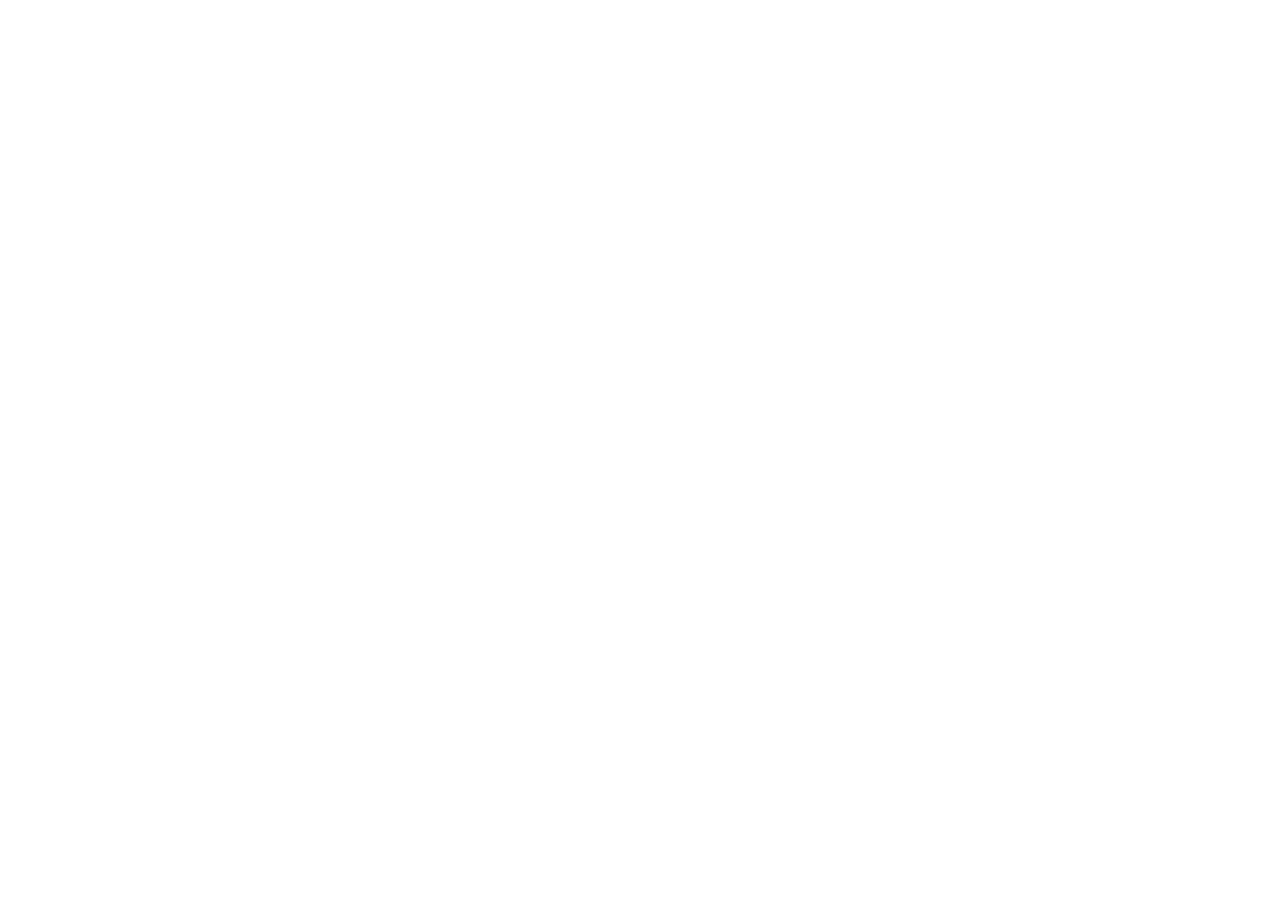
==== index.html @ e9d3a2c2 "feat: add initial landing page" ====
<!DOCTYPE html>
<html lang="en">
<head>
  <meta charset="UTF-8">
  <meta name="viewport" content="width=device-width, initial-scale=1.0">
  <title>Landing Page</title>
</head>
<body>
  
</body>
</html>
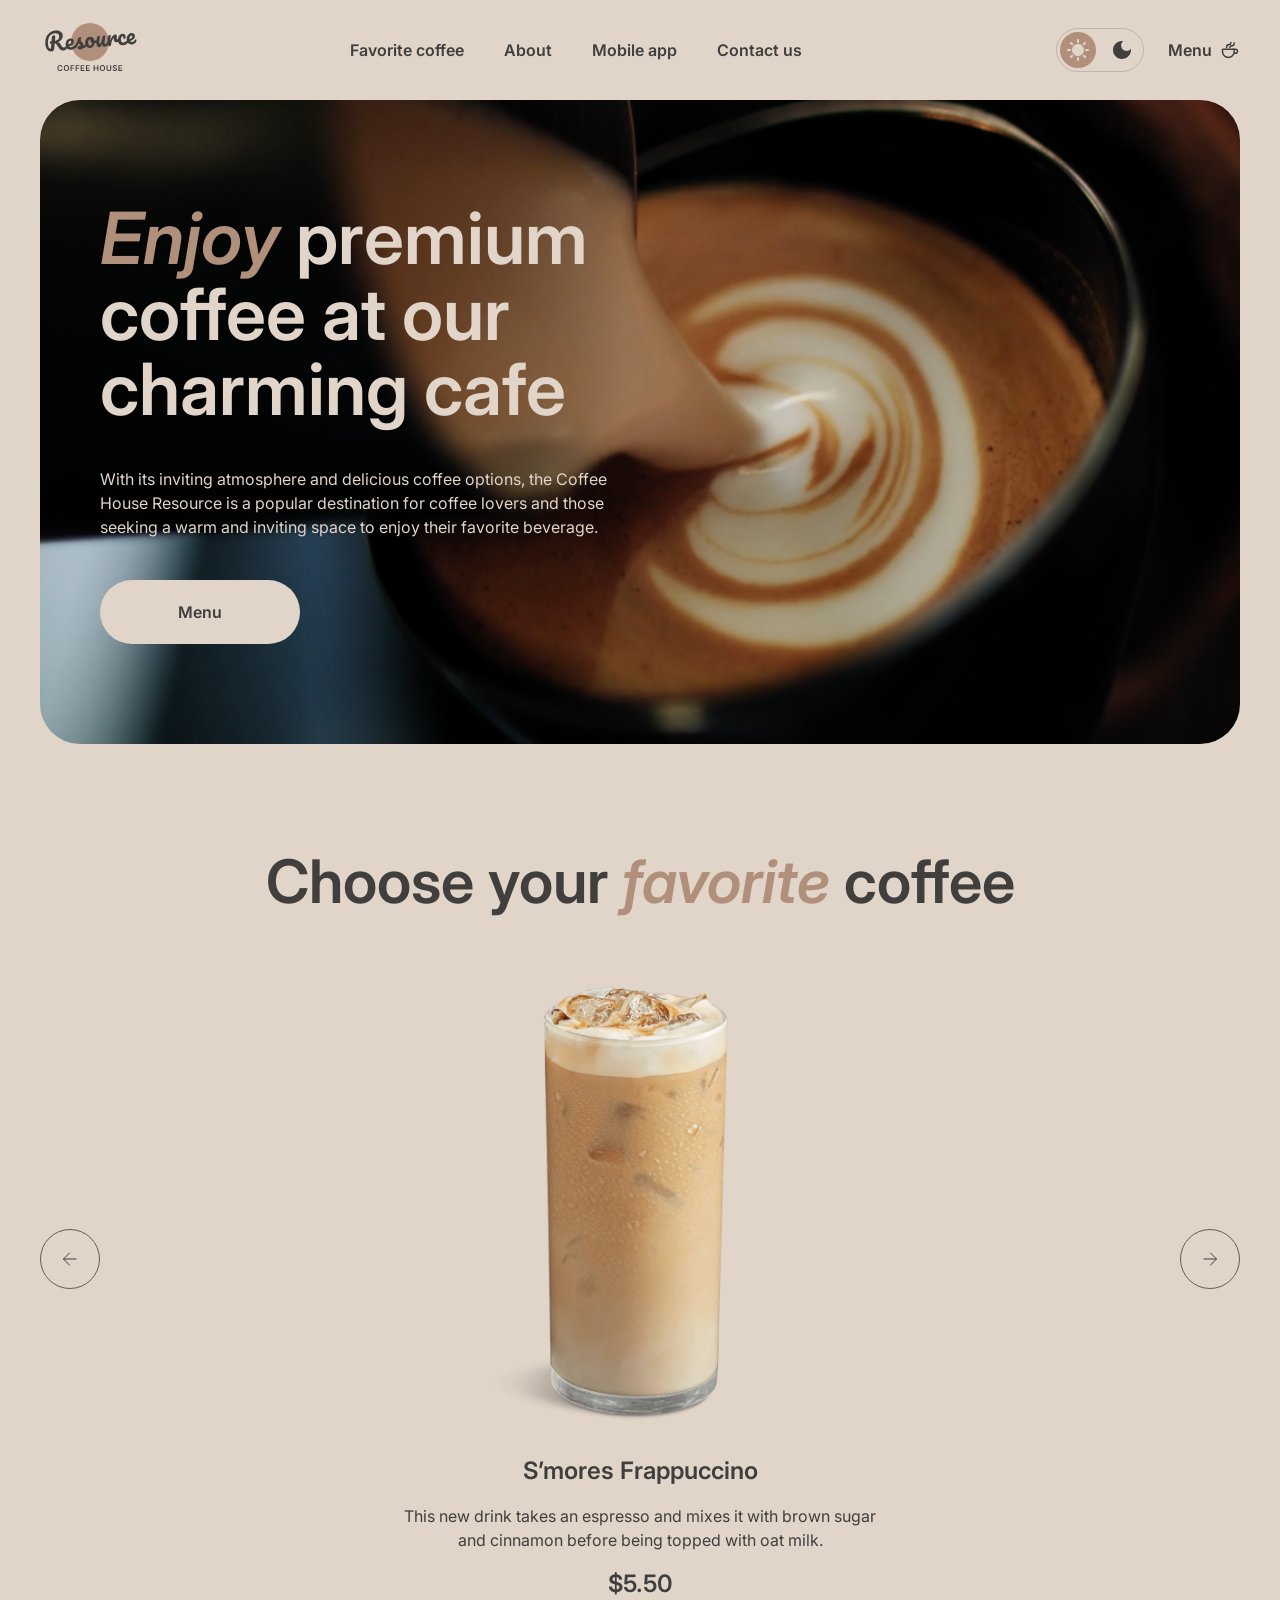
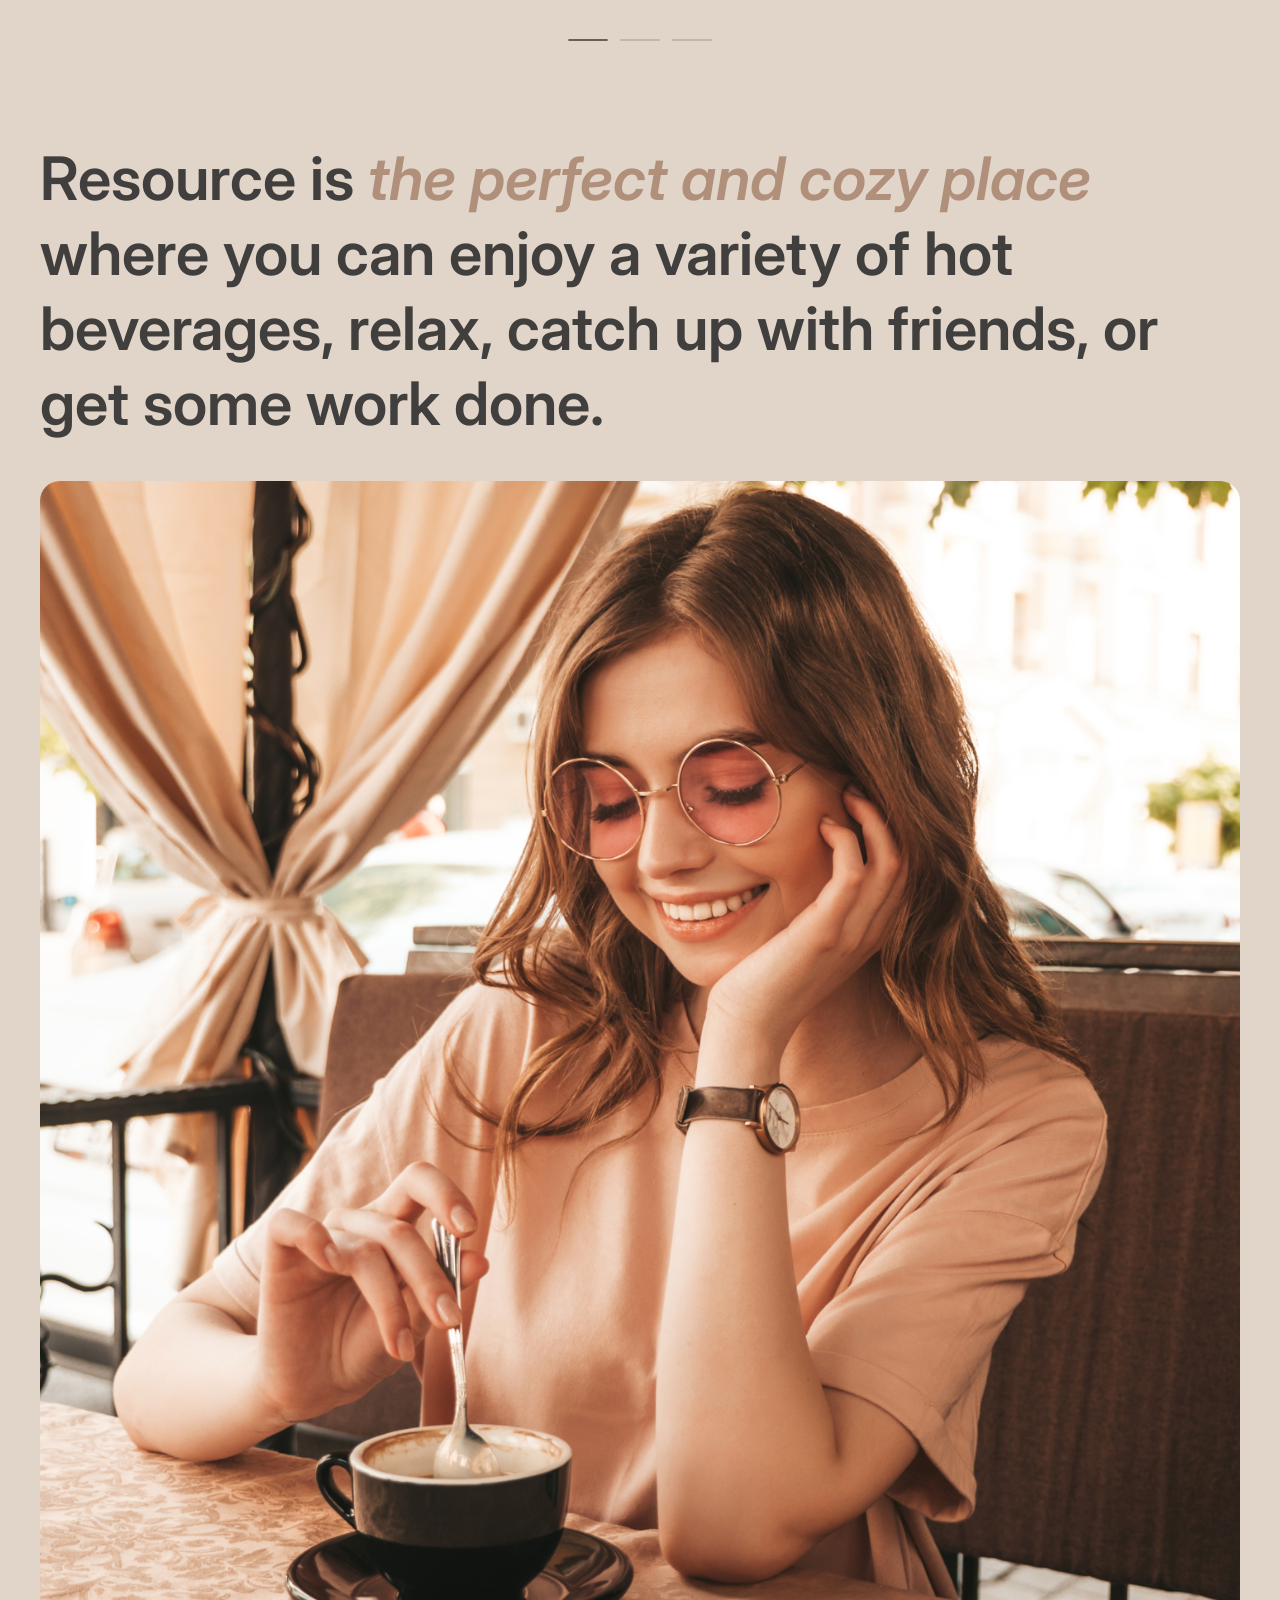
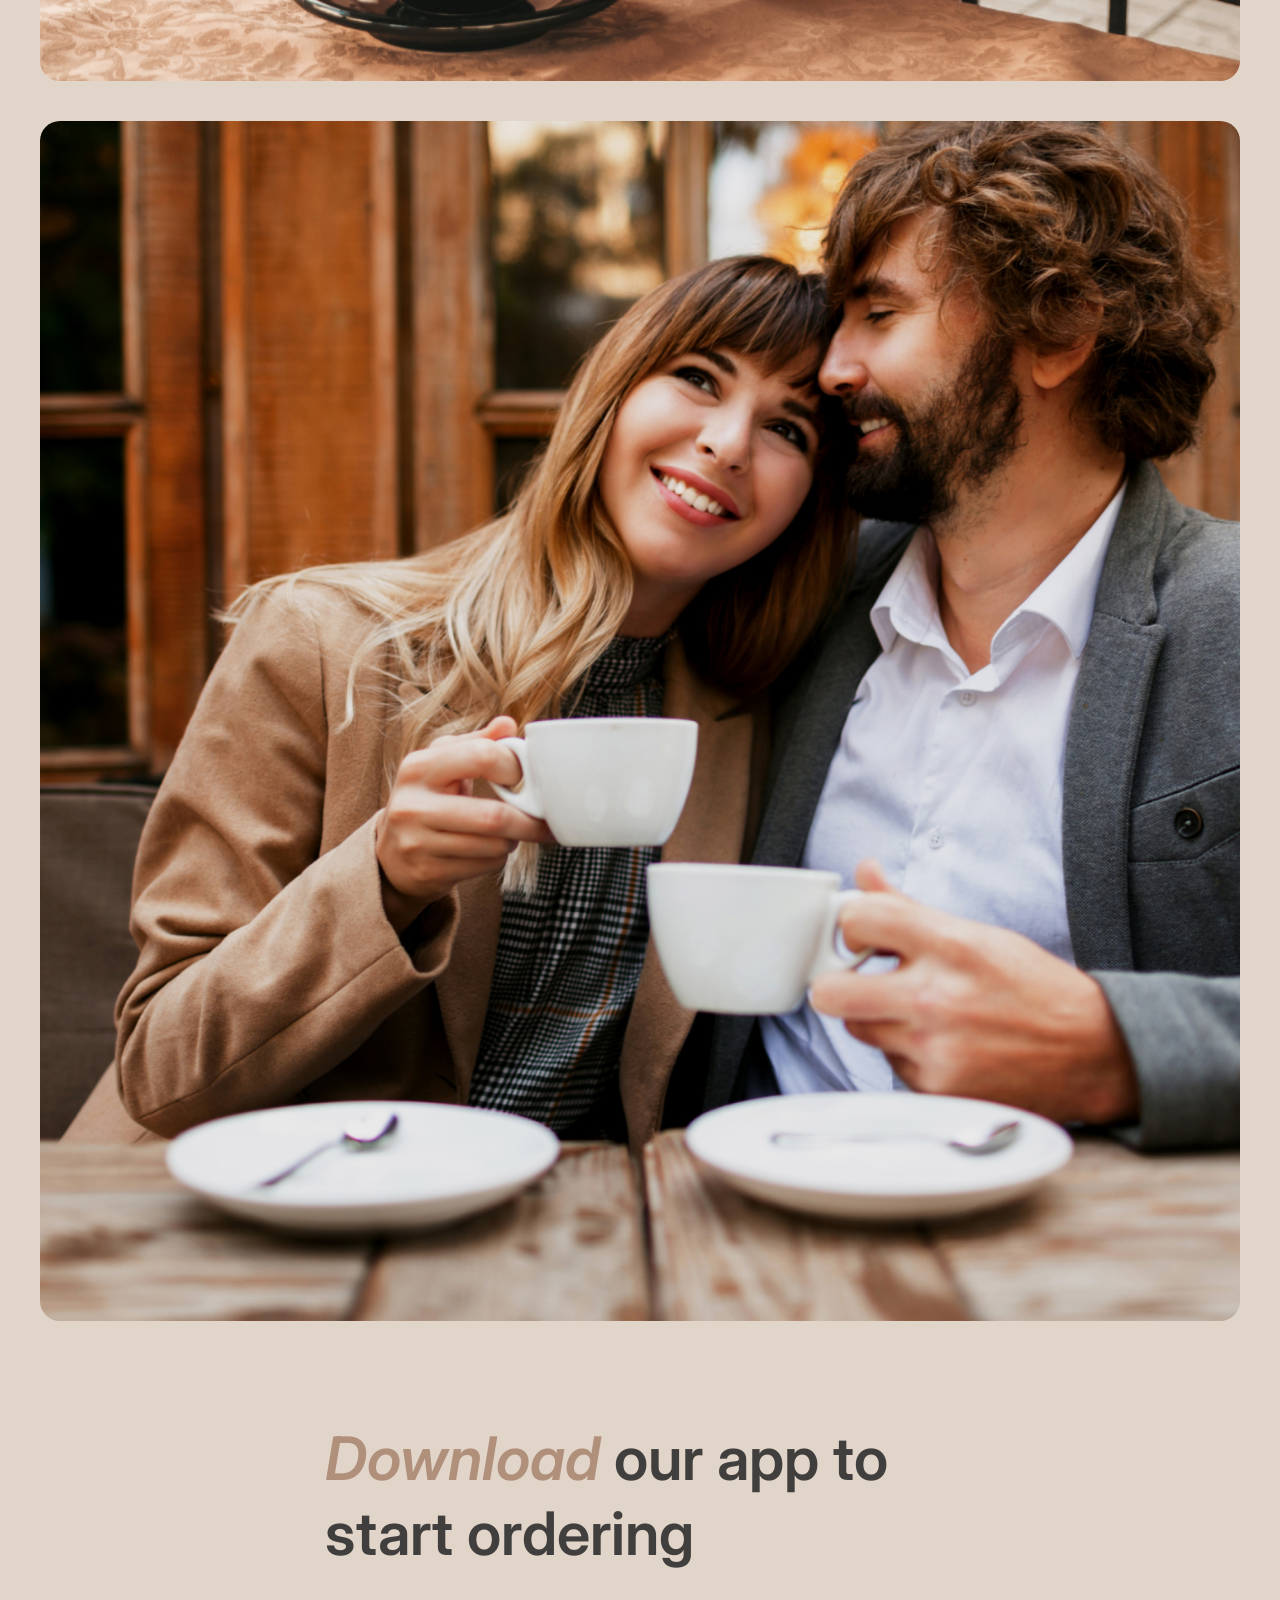
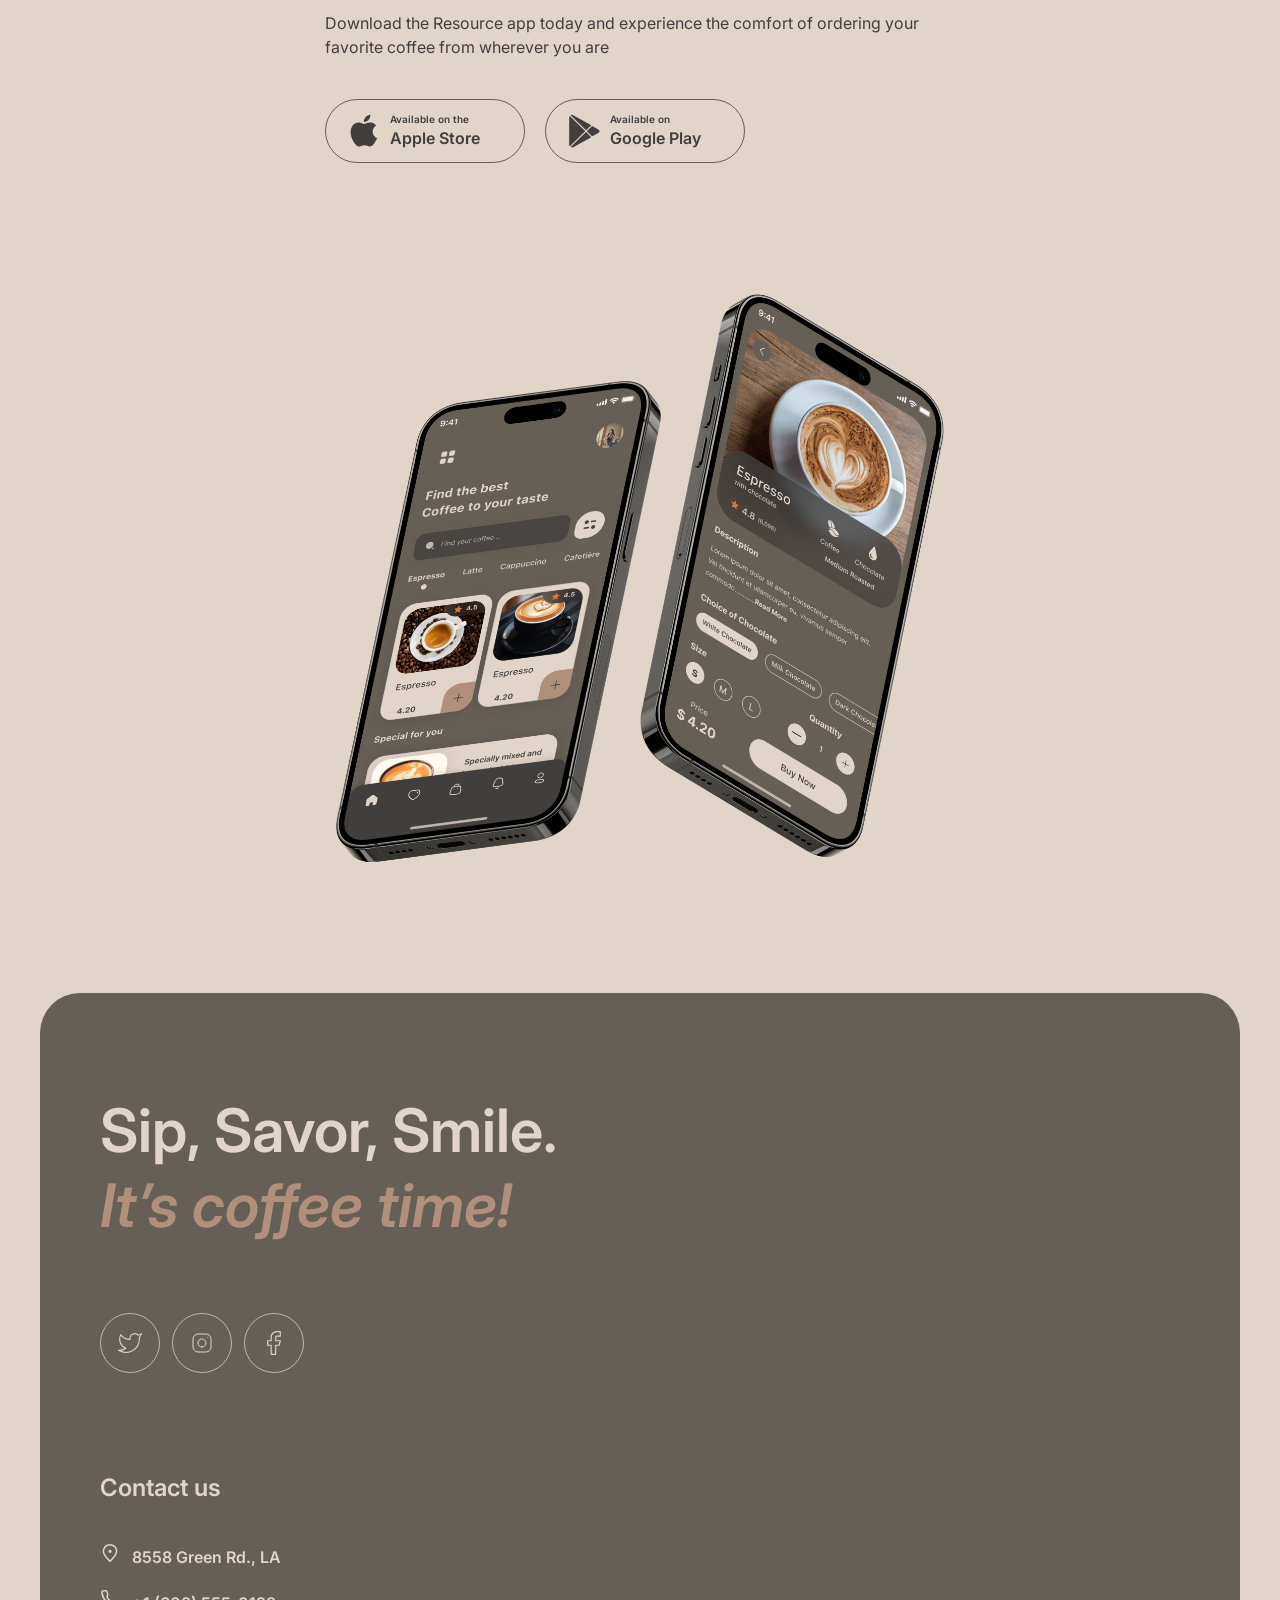
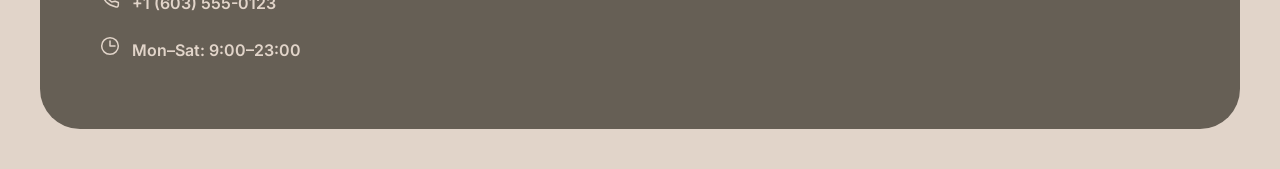
==== commit ea6950c1: "feat: update landing page" ====
--- a/index.html
+++ b/index.html
@@ -1,11 +1,298 @@
 <!DOCTYPE html>
-<html lang="en">
-<head>
-  <meta charset="UTF-8">
-  <meta name="viewport" content="width=device-width, initial-scale=1.0">
-  <title>Landing Page</title>
-</head>
-<body>
+<html lang='en'>
+
+  <head>
+    <meta charset='UTF-8'>
+    <meta name="viewport" content="width=device-width, initial-scale=1.0">
+    <title>Coffee House</title>
+    <link rel="stylesheet" href="./css/modern-normalize.css">
+    <link rel="stylesheet" href="./css/style.css">
+    <link rel="icon" href="./assets/img/favicon.svg" type="image/x-icon">
+    <script src="./js/scripts.js" defer></script>
+  </head>
+  <body>
+    
+    <!-- Header -->
+    <header>
+      <a href="index.html" class="head-logo">
+        <img src="./assets/img/logo.svg" alt="Resource coffee house" id="logo">
+      </a>
+
+      <!-- Navigation -->
+      <nav>
+        <ul>
+          <li>
+            <a href="#FavoriteCoffee">
+              Favorite coffee
+            </a>
+          </li>
+          <li>
+            <a href="#About">
+              About
+            </a>
+          </li>
+          <li>
+            <a href="#MobileApp">
+              Mobile app
+            </a>
+          </li>
+          <li>
+            <a href="#ContactUs">
+              Contact us
+            </a>
+          </li>
+        </ul>
+      </nav>
+
+      <!-- Header actions -->
+      <div class="header-actions">
+
+        <!-- Theme switcher -->
+        <label class="theme-switcher" for="theme-toggle">
+          <!-- Hidden checkbox that stores the state -->
+          <input type="checkbox" id="theme-toggle">
+          <!-- Visual slider -->
+          <span class="slider">
+            <!-- Slider knob -->
+            <span class="knob"></span>
+          </span>
+        </label>   
+    
+        <!-- Menu link -->
+        <a href="menu.html" class="head-coffee-menu">
+          Menu
+          <span class="img"></span>
+        </a>
+
+        <!-- Burger button -->
+        <button class="burger">
+          <div class="bar1"></div>
+          <div class="bar2"></div>
+        </button>
+
+      </div>
+
+    </header>
+
+    <!-- Main content -->
+    <main>
+      <!-- Hero section -->
+      <div class="hero">
+        
+        <!-- Hero offer -->
+        <div class="hero-offer">
+          
+          <!-- Heading -->
+          <h1>
+            <span class="accent">
+              Enjoy
+            </span>
+             premium coffee at our charming cafe
+          </h1>
+          <span class="medium">
+            With its inviting atmosphere and delicious coffee options, the Coffee House Resource is a popular destination for coffee lovers and those seeking a warm and inviting space to enjoy their favorite beverage.
+          </span>
   
-</body>
+          <!-- Menu button -->
+          <a href="menu.html">
+            Menu
+            <!-- <img src="./assets/img/coffee-cup.svg" alt="Coffee menu"> -->
+            <span class="img"></span>
+          </a>
+
+        </div>
+      </div>
+
+      <!-- Favorite coffee -->
+      <div class="favorite-coffee" id="FavoriteCoffee">
+        
+        <h2>
+          Choose your 
+          <span class="accent">
+            favorite
+          </span>
+          coffee
+        </h2>
+        
+        
+        <button>
+          <span class="left-btn"></span>
+        </button>
+
+        
+        <div class="favorite-coffee-slidebar">
+          
+          <div class="favorite-coffee-card">
+            <img src="./assets/img/coffee-slider-1.svg" alt="S'mores Frappuccino">
+            <h3>S’mores Frappuccino</h3>
+            <span class="medium">
+              This new drink takes an espresso and mixes it with brown sugar and cinnamon before being topped with oat milk.
+            </span>
+            <h3>
+              $5.50
+            </h3>
+          </div>
+        </div>
+        
+        
+        <button>
+          <span class="right-btn"></span>
+        </button>
+        
+        
+        <div class="favorite-coffee-indicator">
+          <button class="slider-indicator active"></button>
+          <button class="slider-indicator"></button>
+          <button class="slider-indicator"></button>
+        </div>
+
+      </div>
+
+      <!-- About -->
+      <div class="about" id="About">
+        
+        
+        <h2>
+          Resource is 
+          <span class="accent">
+          the perfect and cozy place
+          </span>
+          where you can enjoy a variety of hot beverages, relax, catch up with friends, or get some work done.
+        </h2>  
+
+        
+        <div class="about-images">
+          <img src="./assets/img/about-1.svg" alt="Coffee house interior" class="about-img">
+          <img src="./assets/img/about-3.svg" alt="Coffee house interior" class="about-img">
+          <img src="./assets/img/about-2.svg" alt="Coffee house interior" class="about-img">
+          <img src="./assets/img/about-4.svg" alt="Coffee house interior" class="about-img">
+        </div>      
+      </div>
+
+      <!-- Mobile app -->
+      <div class="mobile-app" id="MobileApp">
+        <div class="mobile-app-offer">
+          <ul class="mobile-app-offer-list">
+            <li>
+              <div>
+                <h2>
+                  <span class="accent">
+                    Download
+                  </span>
+                   our app to start ordering
+                </h2>
+              </div>
+            </li>
+
+            <li>
+              <span class="medium">
+                Download the Resource app today and experience the comfort of ordering your favorite coffee from wherever you are
+              </span>
+            </li>
+
+            <li>
+              <div class="mobile-app-buttons">
+                <!-- Apple -->
+                <a href="#">
+                  <span class="img Apple"></span>
+                  <div class="mobile-app-button">
+                    <span class="caption">Available on the</span>
+                    <span>Apple Store</span>
+                  </div>
+                </a>
+                
+                <!-- Google -->
+                <a href="#">
+                  <span class="img Google"></span>
+                  <div class="mobile-app-button">
+                    <span class="caption">Available on</span>
+                    <span>Google Play</span>
+                  </div>
+                </a>
+              </div>
+            </li>
+
+          </ul>
+        </div>
+
+        <!-- Phone screens -->
+        <img src="./assets/img/mobile-screens.svg" alt="Mobile app screens">
+        
+      </div>
+
+    </main>
+
+    <!-- Footer -->
+    <footer id="ContactUs">
+      <!-- Footer container -->
+      <div class="footer-container">
+        
+        <!-- Footer offer -->
+        <div class="footer-container-offer">
+          <h2>
+            Sip, Savor, Smile.
+            <span class="accent">              
+              It’s coffee time!              
+            </span>
+          </h2>
+          
+          <ul class="footer-container-offer-list">
+            <li>
+              <a href="https://twitter.com">
+                <span class="footer-social-img twitter"></span>
+              </a>
+            </li>
+
+            <li>
+              <a href="https://instagram.com">
+                <span class="footer-social-img instagram"></span>
+              </a>
+            </li>
+
+            <li>
+              <a href="https://facebook.com">
+                <span class="footer-social-img facebook"></span>
+              </a>
+            </li>
+
+          </ul>
+        </div>
+
+        <!-- Contact information -->
+        <div class="footer-container-contacts-info">
+          <h3>Contact us</h3>
+          <div class="footer-container-contacts-info-contacts">
+            
+            <ul class="footer-contacts-list">
+
+              <!-- Map -->
+              <li>
+                <a href="https://maps.app.goo.gl/DehpsBXX7xzd6ujC8" target="_blank">
+                  <img src="./assets/img/map.svg" alt="Map" class="footer-contacts-img">
+                  8558 Green Rd., LA
+                </a>
+              </li>
+
+              <!-- Phone -->
+              <li>
+                <a href="tel:+16035550123">
+                  <img src="./assets/img/phone.svg" alt="Phone" class="footer-contacts-img">
+                  +1 (603) 555-0123
+                </a>
+              </li>
+
+              <!-- Opening hours -->
+              <li>
+                <img src="./assets/img/clock.svg" alt="Clock" class="footer-contacts-img">
+                Mon–Sat: 9:00–23:00
+              </li>
+            </ul>
+
+          </div>
+        </div>
+
+      </div>
+    </footer>
+    
+  </body>
 </html>
--- a/css/style.css
+++ b/css/style.css
@@ -0,0 +1,1172 @@
+@import url('https://fonts.googleapis.com/css2?family=Inter:wght@100;200;300;400;500;600;700;800;900&display=swap');
+
+*{
+    scroll-behavior: smooth;
+    font-family: 'Inter', sans-serif;
+    box-sizing: border-box;
+    margin: 0;
+    padding: 0;
+    color: var(--PrimaryText);
+}
+
+:root{
+    --PrimaryText: #403f3d;
+    --InverseText: #e1d4c9;
+    --AccentText: #b0907a;
+
+    --PageBg: #e1d4c9;
+    --ContainerBg: #665f55;
+    --OverlayBg: #403f3dcc;
+
+    --PrimaryBorder: #c1b6ad; 
+    --InverseBorder: #665f55;
+}
+
+html[data-theme = "dark"] {
+    --PrimaryText: #e1d4c9;
+    --InverseText: #e1d4c9;
+    --AccentText: #b0907a;
+
+    --PageBg: #292826;
+    --ContainerBg: #403f3d;
+    --OverlayBg: #292826cc;
+
+    --PrimaryBorder: #665f55; 
+    --InverseBorder: #c1b6ad;    
+}
+
+html {
+    margin: 0;
+    padding: 0;
+}
+
+body {
+    max-width: 1440px;
+    width: 100%;
+    margin: 0 auto;
+    background: var(--PageBg);
+}
+
+
+h1 {
+    font-size: 72px;
+    font-weight: 600;
+    line-height: 105%;
+}
+
+h2 {
+    font-size: 60px;
+    font-weight: 600;
+    line-height: 125%;
+}
+
+.accent{
+    font-style: italic;
+}
+
+h3 {
+    font-size: 24px;
+    font-weight: 600;
+    line-height: 125%;    
+}
+
+.medium {
+    font-size: 16px;
+    font-weight: 400;
+    line-height: 150%;
+}
+
+.caption {
+    font-size: 10px;
+    font-weight: 600;
+    line-height: 140%;    
+}
+
+a, button {
+    font-size: 16px;
+    font-weight: 600;
+    line-height: 150%;
+}
+
+a {
+    color: var(--InverseText);
+    text-decoration: none;
+}
+
+a:hover {
+    border-bottom: 2px solid var(--PrimaryText);
+}
+
+button {
+    background: none;
+}
+
+.burger{
+    position: relative;
+    padding: 0;
+    width: 44px;
+    height: 44px;
+    border-radius: 100px;
+    border: 1px solid var(--InverseBorder);
+    background-color: transparent;
+    cursor: pointer;
+    flex-wrap: wrap;
+}
+
+.bar1, .bar2 {
+    position: absolute;
+    top: 50%;
+    left: 50%;
+    transform: translate(-50%, -50%); 
+    width: 16px;
+    height: 1.5px;
+    background-color: var(--PrimaryText);
+    transition: transform 0.4s ease, margin 0.4s ease;
+}
+.bar1 {
+    margin-top: -4px;
+}
+.bar2 {
+    margin-top: 4px;
+}
+
+.change .bar1 {
+    margin-top: 0;
+    transform: translate(-50%, -50%) rotate(-45deg);
+}
+.change .bar2 {
+    margin-top: 0;
+    transform: translate(-50%, -50%) rotate(45deg); 
+}
+
+.burger-link {
+    font-size: 32px;
+    font-weight: 600;
+    line-height: 125%;    
+}
+
+.hide {
+    display: none !important;
+}
+
+header {
+    padding-inline: 40px;
+    height: 60px;
+    box-sizing: border-box;
+    display: flex;
+    align-items: center;
+    justify-content: space-between;
+    margin-top: 20px;
+
+    a.head-logo:hover{
+        border: 0;
+    }
+
+    nav {
+        width: 100%;
+        ul {
+            margin: 0;
+            padding: 0;
+            list-style: none;
+            display: flex;
+            gap: 40px;
+            justify-content: center;
+            margin-right: 44px;
+
+            a{
+                color: var(--PrimaryText);
+            }
+        }
+    }
+    
+    .header-actions {
+        height: 44px;
+        width: 184px;
+        margin: 0;
+        padding: 0;
+        display: flex;
+        justify-content: space-between;
+        flex-shrink: 0;
+
+        .theme-switcher input {
+            opacity: 0;
+            width: 0;
+            height: 0;
+        }
+        
+        .theme-switcher {
+            position: relative;
+            display: inline-block;
+            width: 88px;
+            height: 44px;
+            cursor: pointer;
+        }
+    
+        .slider {
+            position: absolute;
+            top: 0; left: 0; right: 0; bottom: 0;
+            border-radius: 100px;
+            transition: 0.4s;
+            border: 1px solid var(--PrimaryBorder);
+        }
+    
+        .slider::after {
+            content: "";
+            position: absolute;
+            right: 10px; 
+            top: 50%;
+            transform: translateY(-50%);
+            width: 22px;
+            height: 22px;
+            background-image: url('../assets/img/Moon.svg');
+            background-repeat: no-repeat;
+            background-position: center;
+            z-index: 2;
+        }
+    
+        .slider::before {
+            content: "";
+            position: absolute;
+            left: 10px; 
+            top: 50%;
+            transform: translateY(-50%);
+            width: 22px;
+            height: 22px;
+            background-image: url('../assets/img/Sun.svg');
+            background-repeat: no-repeat;
+            background-position: center;
+            z-index: 2;
+        }
+    
+        .slider .knob {
+            position: absolute;
+            height: 36px;
+            width: 36px;
+            top: 3px;
+            left: 3px;
+            border-radius: 100px;
+            transition: 0.4s;
+            background-color: var(--AccentText);
+            z-index: 1;
+        }
+    
+        .slider .knob::before {
+            content: "";
+            position: absolute;
+            top: 0;
+            width: 36px;
+            height: 36px;
+            border-radius: 100px;
+            opacity: 0;
+            transition: opacity 0.3s ease, transform 0.4s ease;
+            left: 0;
+            transform: translateX(44px); 
+            background-color: var(--InverseBorder);
+        }
+
+        .theme-switcher:hover .slider .knob::before {
+            opacity: 1;
+        }
+
+        .theme-switcher input:checked + .slider .knob::before {
+            transform: translateX(-44px);
+        }
+
+        .theme-switcher input:checked + .slider .knob {
+            transform: translateX(calc(88px - 26px*1.5 - 4px));
+        }
+    
+        a {
+            color: var(--PrimaryText);
+            display: flex;
+            align-items: center;
+            /* margin-left: 24px; */
+            
+            span.img {
+                margin: 0;
+                padding: 0;
+                width: 20px;
+                height: 20px;
+                -webkit-mask-image: url('../assets/img/coffee-cup.svg');
+                mask-image: url('../assets/img/coffee-cup.svg');
+                background-color: var(--PrimaryText);
+                mask-size: contain;
+                mask-repeat: no-repeat;
+                margin-left: 8px;
+            }
+        }
+
+        a.disabled {
+            pointer-events: none;
+            cursor: default;
+            border-bottom: 2px solid var(--PrimaryText);
+            padding: 0;
+        }
+
+        button {
+            display: none;
+        }
+    }
+}
+
+main {
+    padding-inline: 40px;
+
+    /* hero */
+    .hero {
+        width: 100%;
+        height: 644px;
+        border-radius: 40px;
+        margin: 0;
+        padding: 100px 0 100px 100px;
+        margin-top: 20px;
+        background-image: url('../assets/img/img-hero.svg');
+        background-position: center center;
+        
+        .hero-offer{
+            margin: 0;
+            width: 530px;
+            height: 100%;
+            display: flex;
+            flex-wrap: wrap;
+            align-content: space-between;
+            
+            h1 {
+                color: var(--InverseText);
+                margin: 0;
+            }
+    
+            span.accent {
+                color: var(--AccentText);
+            }
+            
+            span.medium {
+                color: var(--InverseText);
+            }
+    
+            a {
+                width: 200px;
+                height: 64px;
+                margin: 0;
+                border-radius: 100px;
+                color: var(--PrimaryText);
+                display: flex;
+                align-items: center;
+                justify-content: center;
+                background-color: var(--PageBg);
+
+                span.img {
+                    display: none;
+                    margin: 0;
+                    padding: 0;
+                    width: 20px;
+                    height: 20px;
+                    background-color: var(--PrimaryText);
+                    -webkit-mask-image: url('../assets/img/coffee-cup.svg');
+                    mask-image: url('../assets/img/coffee-cup.svg');
+                    background-color: var(--PrimaryText);
+                    mask-size: contain;
+                    mask-repeat: no-repeat;
+                    margin-left: 8px;
+                }
+            }
+
+            a:hover {
+                text-decoration: none;
+                border-bottom: 0;
+
+                span.img{
+                    display: block;
+                }
+            }
+        }
+    }
+    
+    .favorite-coffee {
+        margin: 0;
+        margin-top: 100px;
+        padding: 0;
+        display: grid;
+        grid-template-columns: 60px 4fr 60px;
+        justify-content: center;
+        align-items: center;
+        
+        h2 {
+            text-align: center;
+            grid-column: 1/4;
+        }
+
+        span {
+            color: var(--AccentText);
+        }
+
+        button{
+            display: flex;
+            align-items: center;
+            justify-content: center;
+            width: 60px;
+            height: 60px;
+            border-radius: 100px;
+            border: 1px solid var(--InverseBorder);
+            background-color: transparent;
+            cursor: pointer;
+            padding: 0;
+
+            span {
+                background-color: var(--PrimaryText);
+                -webkit-mask-size: contain;
+                mask-size: contain;
+                -webkit-mask-repeat: no-repeat;
+                mask-repeat: no-repeat;
+                -webkit-mask-position: center;
+                mask-position: center;
+                margin: 0;
+                padding: 0;
+                width: 24px;
+                height: 24px;
+                display: block;
+                -webkit-mask-image: url('../assets/img/arrow-right.svg');
+                mask-image: url('../assets/img/arrow-right.svg');
+            }
+        }
+        span.left-btn{
+            transform: rotate(180deg);
+        }
+
+        button:hover {
+            background-color: var(--ContainerBg);
+            span{
+                background-color: var(--InverseText);
+            }
+        }
+                
+        .favorite-coffee-slidebar {
+            display: flex;
+            height: 640px;
+            flex-grow: 1;
+            margin: 40px 0 0 0;
+            padding: 0;
+            justify-content: center;
+
+            span {
+                color: var(--PrimaryText);
+            }
+
+            .favorite-coffee-card{
+                width: 480px;
+                height: 100%;
+                margin: 0;
+                padding: 0;
+                display: flex;
+                flex-wrap: wrap;
+                align-content: space-between;
+                justify-content: center;
+
+
+                img {
+                    margin: 0;
+                    padding: 0;
+                }
+
+                h3 {
+                    margin: 0;
+                    padding: 0;
+                }
+
+                span {
+                    text-align: center;
+                }
+            }
+        }
+
+        .favorite-coffee-indicator {
+            display: flex;
+            flex-direction: row;
+            grid-column: 2 / 3;
+            gap: 12px;
+            justify-content: center;
+            align-content: center;
+            margin-top: 40px;
+
+            button, .slider-indicator {
+                width: 40px;
+                height: 1px;
+                background-color: var(--PrimaryBorder);
+                border-color: var(--PrimaryBorder);
+                cursor: pointer;
+            }
+
+            button, .slider-indicator.active {
+                background-color: var(--InverseBorder);
+                border-color: var(--InverseBorder);
+            }
+        }
+    }
+
+    .about {
+        margin: 0;
+        padding: 0;
+        margin-top: 100px;
+
+        h2{
+            letter-spacing: -0.02em;
+        }
+
+        span {
+            color: var(--AccentText);
+        }
+        
+        .about-images {
+            display: grid;
+            grid-template-columns: 1fr 1fr;
+            grid-template-rows: 430px 160px 430px;
+            gap: 40px;
+            margin-top: 40px;
+            max-height: 100%;
+            
+            .about-img {
+                border-radius: 20px;
+                width: 100%;
+                height: 100%;
+                overflow: hidden;
+                object-fit: cover;
+            }
+        }
+
+        .about-images .about-img:nth-child(1) {
+            grid-row: 1 / 3;
+            height: 100%;
+            object-fit: cover;
+        }        
+        
+        .about-images .about-img:nth-child(4) {
+            grid-row: 2 / 4;
+            height: 100%;
+            object-fit: cover;
+        }     
+    }
+
+    .mobile-app {
+        margin-top: 100px;
+        display: flex;
+        justify-content: space-between;
+
+        img {
+            margin: 0;
+            padding: 0;
+            width: 100%;
+            max-width: 630px;
+        }
+        
+        .mobile-app-offer{
+            padding: 0;
+            margin: 0;
+            width: 630px;
+            align-content: center;
+            margin: 144px 0px 144px 0px;
+            height: 342px;
+            
+            .accent {
+                color: var(--AccentText);
+            }
+
+            .mobile-app-offer-list{
+                display: flex;
+                flex-wrap: wrap;
+                align-content: space-between;
+                height: 100%;
+                list-style: none;
+                padding: 0;
+                margin: 0;
+                
+                h2 {
+                    margin: 0;
+                }
+            }
+
+            li {
+                display: flex;
+                flex-wrap: nowrap;
+                margin: 0;
+                padding: 0;
+                
+                .mobile-app-buttons{
+                    justify-content: space-between;
+                    width: 420px;
+                    display: flex;
+                    margin: 0;
+                    padding: 0;
+                }
+
+                a {
+                    border: 1px solid var(--InverseBorder);
+                    width: 200px;
+                    height: 64px;
+                    margin: 0;
+                    border-radius: 100px;
+                    color: var(--PrimaryText);
+                    display: flex;
+                    align-items: center;
+                    justify-content: flex-start;
+                    padding-left: 20px;
+                    align-content: space-between;
+                }
+
+                a:hover {
+                    text-decoration: none;
+                    background-color: var(--ContainerBg);
+                    span {
+                        color: var(--InverseText);
+                    }
+                    span.img {
+                        background-color: var(--InverseText);
+                    }
+                }
+    
+                span.img {
+                    width: 36px;
+                    height: 36px;
+                    margin: 0;
+                    padding: 0;
+                    margin-right: 8px;
+                    background-color: var(--PrimaryText);
+                    mask-size: contain;
+                    mask-repeat: no-repeat;
+                }
+
+
+                span.Apple{
+                    -webkit-mask-image: url('../assets/img/apple-store-icon.svg');
+                    mask-image: url('../assets/img/apple-store-icon.svg');
+                }
+
+                span.Google{
+                    -webkit-mask-image: url('../assets/img/google-play-icon.svg');
+                    mask-image: url('../assets/img/google-play-icon.svg');
+                }
+    
+                .mobile-app-button {
+                    display: flex;
+                    flex-direction: column;
+                    
+                    span{
+                        width: 100%;
+                        text-align: left;
+                        margin: 0;
+                        padding: 0;
+                        display: block;
+                    }
+                }
+            }     
+        }
+    }
+
+    .menu-container{
+
+        h2 {
+            margin: 0 auto 0;
+            text-align: center;
+            width: 100%;
+            max-width: 800px;
+
+            span {
+                color: var(--AccentText);
+            }
+        }
+
+        div {
+            display: flex;
+            justify-content: center;
+            gap: 16px;
+            margin-top: 40px;
+
+            button {
+                border: 1px solid var(--PrimaryBorder);
+                border-radius: 100px;
+                height: 46px;
+                padding: 8px 16px 8px 8px;
+                display: flex;
+                cursor: pointer;
+                align-items: center;
+                transition: 400ms ease-out;
+
+                img {
+                    background-color: var(--PrimaryBorder);
+                    border-radius: 100px;
+                    margin-right: 8px;
+                    padding: 8px;
+                    width: 30px;
+                    height: 30px;
+                }
+            }
+
+            button.active, button:hover {
+                border: 1px solid var(--ContainerBg);
+                background-color: var(--ContainerBg);
+                color: var(--InverseText);
+
+                img {
+                    background-color: var(--PageBg);
+                }
+            }
+        }
+
+        section {
+            width: 100%;
+            display: flex;
+            flex-wrap: wrap;
+            justify-content: space-between;
+            margin-top: 40px;
+            gap: 40px;
+
+            article {
+                /* border: 1px solid blue;  */
+                border: 1px solid var(--PrimaryBorder);
+                width: 310px;
+                height: 506px;
+                border-radius: 40px;
+                display: flex;
+                flex-wrap: wrap;
+                align-content: space-between;
+                justify-content: space-between;
+                flex-direction: column;
+                gap: 12px;
+                padding-bottom: 20px;
+                cursor: pointer;
+
+                div {
+                    width: 100%;
+                    max-width: 310px;
+                    max-height: 310px; 
+                    overflow: hidden;
+                    border-radius: 40px;
+                    margin: 0;
+                    padding: 0;
+                }
+
+                h3 {
+                    width: 100%;
+                    padding: 0 20px;
+                }
+
+                span {
+                    width: 100%;
+                    padding: 0 20px;
+                    flex-grow: 1;
+                }
+            }
+        }
+
+        .loadMore{
+            display: none;
+            /* display: flex; */
+            width: 60px;
+            height: 60px;
+            border-radius: 100px;
+            margin: 0 auto 100px;
+            border: 1px solid var(--InverseBorder);
+            background-color: transparent;
+            cursor: pointer;
+            padding: 0;
+            align-items: center;
+            justify-content: center;
+
+            span {
+                background-color: var(--PrimaryText);
+                -webkit-mask-size: contain;
+                mask-size: contain;
+                -webkit-mask-repeat: no-repeat;
+                mask-repeat: no-repeat;
+                -webkit-mask-position: center;
+                mask-position: center;
+                margin: 0;
+                padding: 0;
+                width: 24px;
+                height: 24px;
+                display: block;
+                -webkit-mask-image: url('../assets/img/refresh.svg');
+                mask-image: url('../assets/img/refresh.svg');
+            }
+        }
+
+        .loadMore:hover {
+            background-color: var(--ContainerBg);
+            span {
+                background-color: var(--InverseText);
+            }
+        }
+    }    
+}
+
+footer {
+    height: 450px;
+    padding-inline: 40px;
+    margin-bottom: 40px;
+    margin-top: 100px;
+    
+    
+    h3 {
+        margin: 0;
+        padding: 0;
+    }
+    
+    .footer-container{
+        background-color: var(--ContainerBg);
+        height: 100%;
+        width: 100%;
+        border-radius: 40px;
+        display: flex;        
+        
+        .footer-container-offer{
+            width: 100%;
+            max-width: 530px;
+            flex-grow: 1;
+            margin: 100px 50px 100px 100px;            
+            display: flex;
+            flex-direction: column;
+            justify-content: space-between;
+
+            h2 {
+                margin: 0;
+                padding: 0;
+                color: var(--InverseText);
+            }
+            
+            span{
+                color: var(--AccentText);
+            }
+
+            .footer-container-offer-list {
+                list-style: none;
+                margin: 0;
+                padding: 0;
+                display: flex;
+                width: 204px;
+                justify-content: space-between;
+            }
+            
+            .footer-container-offer-list li{
+                margin: 0;
+                padding: 0;
+                width: 60px;
+                height: 60px;
+                border-radius: 100px;
+                border: 1px solid var(--PrimaryBorder);
+                display: flex;
+                align-items: center;
+                justify-content: center;                
+            }
+            
+            .footer-social-img {                        
+                width: 24px;
+                height: 24px;
+                margin: 0;
+                padding: 0;
+                display: block;
+                background-color: var(--InverseText);
+                -webkit-mask-size: contain;
+                mask-size: contain;
+                -webkit-mask-repeat: no-repeat;
+                mask-repeat: no-repeat;
+                -webkit-mask-position: center;
+                mask-position: center;
+            }
+            
+            span.twitter{
+                -webkit-mask-image: url('../assets/img/twitter.svg');
+                mask-image: url('../assets/img/twitter.svg');
+            }
+
+            span.instagram{
+                -webkit-mask-image: url('../assets/img/instagram.svg');
+                mask-image: url('../assets/img/instagram.svg');
+            }
+
+            span.facebook{
+                -webkit-mask-image: url('../assets/img/facebook.svg');
+                mask-image: url('../assets/img/facebook.svg');
+            }
+
+            .footer-container-offer-list li:hover{
+                background-color: var(--PageBg);
+                a{
+                    text-decoration: none;
+                    border-bottom: 0;
+                    .footer-social-img{
+                        background-color: var(--PrimaryText);
+                    }
+                }
+            }
+        }
+        
+        .footer-container-contacts-info{            
+            width: 100%;
+            margin: 132px 100px 132px 50px;
+
+            h3{
+                color: var(--InverseText);
+            }
+            
+            .footer-container-contacts-info-contacts{
+                height: 116px;
+                width: 100%;
+                margin-top: 40px;     
+                
+                .footer-contacts-list{
+                    margin: 0;
+                    padding: 0;
+                    height: 100%;
+                    list-style: none;
+                    flex-direction: column;
+                    justify-content: space-between;
+                    display: flex;
+                }
+
+                .footer-contacts-list li{
+                    margin: 0;
+                    padding: 0;
+                    font-weight: 600;
+                    color: var(--InverseText);
+                }
+                
+                .footer-contacts-img{                    
+                    margin: 0 8px 0 0;
+                }
+
+                a:hover{
+                    text-decoration: none;
+                    border-bottom: 2px solid var(--InverseText);
+                }
+            }
+        }
+    }
+}
+
+/* 1439 - 768px */
+@media screen and (max-width:1439px) and (min-width: 380px) {
+    main {
+        padding-inline: 40px;
+
+        /* hero */
+        .hero {
+            padding: 100px 0 100px 60px;
+        }
+
+        .about {
+            margin-top: 100px;
+
+            h2{
+                letter-spacing: 0.0em;
+            }
+            
+            .about-images {
+                grid-template-columns: 1fr;
+                grid-template-rows: auto auto;
+                max-width: 100%;
+            }
+
+            .about-images .about-img:nth-child(1) {
+                grid-row: unset;
+            }
+
+            .about-images .about-img:nth-child(2) {
+                display: none;
+            }
+
+            .about-images .about-img:nth-child(3) {
+                display: none;
+            }        
+            
+            .about-images .about-img:nth-child(4) {
+                grid-row: unset;
+            }     
+        }
+
+        .mobile-app {
+            flex-wrap: wrap;
+            justify-content: center;
+            margin-bottom: 100px;
+        
+            .mobile-app-offer{
+                margin: 0px 0 100px 0;            
+            }
+        }
+
+         .menu-container{
+            justify-items: center;
+
+            section {
+                max-width: 1000px;
+                justify-content: center;
+                flex-wrap: wrap;     
+            }
+
+            .loadMore{
+                display: flex;
+            }
+        }  
+    }
+
+    footer {
+        height: 736px;
+                
+        .footer-container{
+            gap: 100px;
+            flex-wrap: wrap;
+            
+            .footer-container-offer{
+                margin: 100px 60px 0px 60px;
+            }
+            
+            .footer-container-contacts-info{
+                margin: 00px 60px 00px 60px;
+            }
+        }
+    }    
+}
+
+@media screen and (max-width:768px) {
+    header {       
+        .header-actions {
+            width: 172px;
+        
+            .burger{
+                display: block;
+            }
+
+            a {
+                display: none;
+            }
+        }
+    }
+
+    nav {
+        display: none;
+    }
+
+    main {
+        /* hero */
+        .hero {   
+            padding: 100px 0 100px 60px;
+                     
+            .hero-offer{        
+                a {
+                    span.img {
+                        display: block;
+                    }
+                }
+            }
+        }
+    }    
+}
+
+@media screen and (max-width: 767px) and (min-width: 380px){
+    h1 {
+    font-size: 42px;
+    }
+
+    h2 {
+    font-size: 32px;
+    }
+
+    header {
+        padding-inline: 16px;
+    }
+    
+    main {
+        padding-inline: 16px;
+
+        .hero {
+            padding: 60px 16px 60px 16px;
+            height: 552px;
+            
+            .hero-offer{
+                width: 100%;
+            }
+        }
+
+        .favorite-coffee {
+            display: flex;
+            flex-direction: column;
+            
+            button{
+                display: none;
+            }
+
+            .favorite-coffee-slidebar {
+                height: 532px;
+
+                .favorite-coffee-card{
+                    width: 100%;
+                    max-width: 480px;
+                    /* height: 100%; */
+                    /* margin: 0; */
+                    /* padding: 0; */
+                    /* display: flex; */
+                    /* flex-wrap: wrap; */
+                    /* align-content: space-between; */
+                    /* justify-content: center; */
+
+                    img {
+                        width: 348px;
+                        /* margin: 0; */
+                        /* padding: 0; */
+                    }
+
+                }
+            }
+
+            .favorite-coffee-indicator {
+                button, .slider-indicator {
+                    display: block;
+                }
+            }
+        }
+
+        .about {
+            .about-images .about-img:nth-child(1) {
+                height: 590px;
+            }
+                    
+            .about-images .about-img:nth-child(4) {
+                height: 590px;
+            }     
+        }
+
+        .mobile-app {
+            flex-wrap: wrap;
+            justify-content: center;
+            margin-bottom: 100px;
+        
+            .mobile-app-offer{
+                width: 100%;
+                height: 380px;
+
+                li {
+                    .mobile-app-buttons {
+                        flex-wrap: wrap;
+                        width: 100%;
+                        gap: 20px;
+                    }
+                }
+            }
+        }
+    }
+
+    footer {
+        padding-inline: 16px;
+        height: 526px;
+
+        .footer-container  {
+            gap: 40px;
+
+            .footer-container-offer{
+                margin: 60px 16px 0 16px
+            }
+
+            .footer-container-contacts-info {
+                margin: 0px 16px 60px 16px;
+            }
+        }
+    }  
+}
